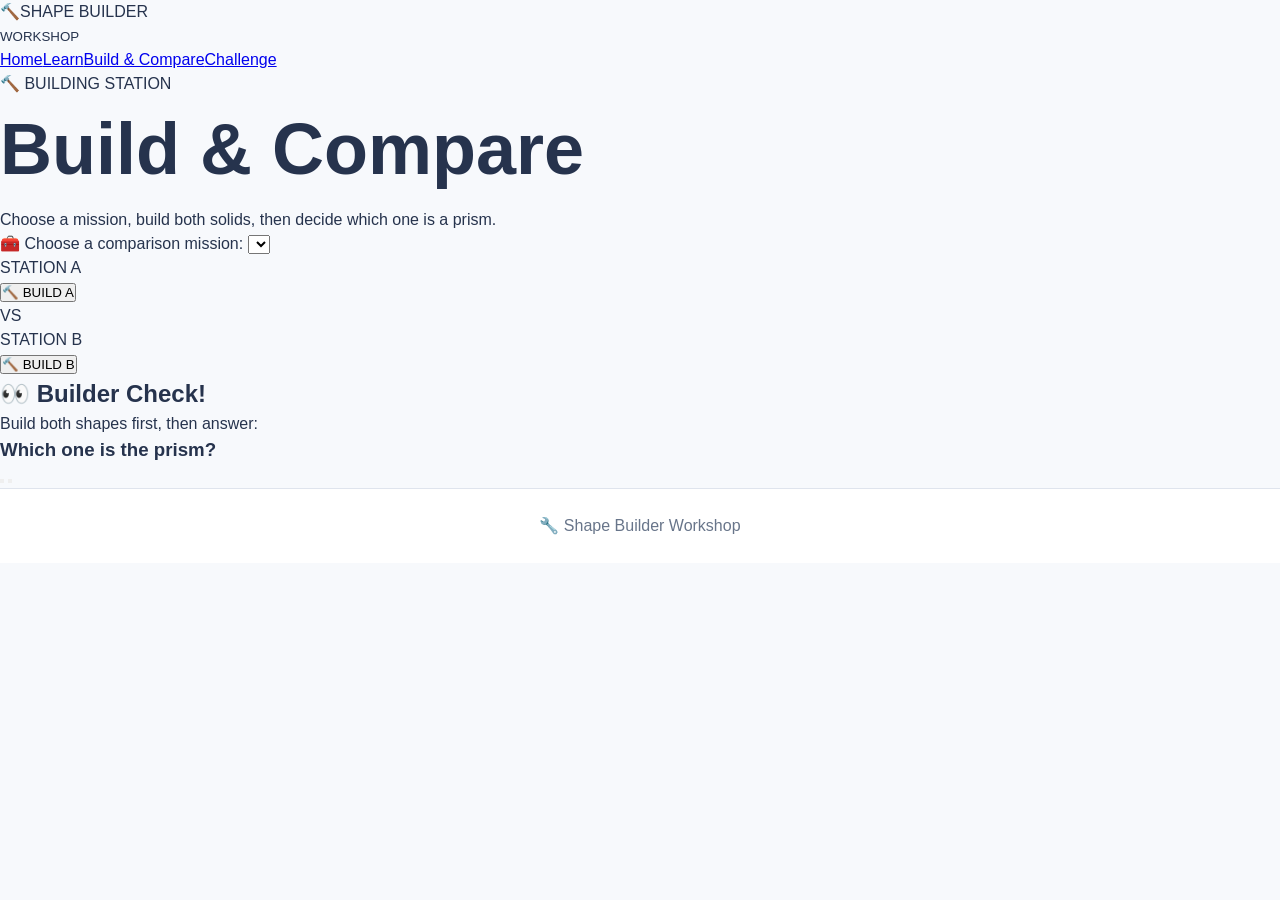
==== build.html @ a9941a62 "Add files via upload" ====
<!DOCTYPE html>
<html lang="en">
<head>
  <meta charset="UTF-8">
  <meta name="viewport" content="width=device-width, initial-scale=1.0">
  <title>Build & Compare | Shape Builder Workshop</title>
  <link rel="stylesheet" href="css/style.css">
</head>
<body class="workshop-bg">
<header class="topbar">
  <div class="brand"><span class="brand-icon">🔨</span><span>SHAPE BUILDER<br><small>WORKSHOP</small></span></div>
  <nav><a href="index.html">Home</a><a href="learn.html">Learn</a><a class="active" href="build.html">Build & Compare</a><a href="challenge.html">Challenge</a></nav>
</header>

<main class="page">
  <div class="page-title">
    <div class="blueprint-label">🔨 BUILDING STATION</div>
    <h1>Build & Compare</h1>
    <p>Choose a mission, build both solids, then decide which one is a prism.</p>
  </div>

  <section class="mission-panel">
    <label for="missionSelect">🧰 Choose a comparison mission:</label>
    <select id="missionSelect"></select>
    <div id="missionDescription" class="mission-description"></div>
  </section>

  <section class="build-area">
    <div class="build-card" id="cardA">
      <div class="station-sign">STATION A</div>
      <h2 id="nameA"></h2>
      <div class="construction-stage"><div id="shapeA" class="big-shape"></div><div class="base-line"></div></div>
      <button class="btn build-btn" data-side="A">🔨 BUILD A</button>
    </div>

    <div class="vs">VS</div>

    <div class="build-card" id="cardB">
      <div class="station-sign">STATION B</div>
      <h2 id="nameB"></h2>
      <div class="construction-stage"><div id="shapeB" class="big-shape"></div><div class="base-line"></div></div>
      <button class="btn build-btn" data-side="B">🔨 BUILD B</button>
    </div>
  </section>

  <section class="question-box" id="questionBox">
    <h2>👀 Builder Check!</h2>
    <p>Build both shapes first, then answer:</p>
    <h3>Which one is the prism?</h3>
    <div class="answer-buttons">
      <button id="answerA" class="answer-btn"></button>
      <button id="answerB" class="answer-btn"></button>
    </div>
    <div id="feedback" class="feedback"></div>
  </section>

  <section id="trivia" class="trivia hidden"></section>
</main>
<footer>🔧 Shape Builder Workshop</footer>
<script src="js/build.js"></script>
</body>
</html>
---- css/style.css ----
* {
  box-sizing: border-box;
  margin: 0;
  padding: 0;
}

:root {
  --ink: #26334d;
  --muted: #68758a;
  --accent: #6673df;
  --accent-light: #eef0ff;
  --line: #dfe4ed;
  --paper: #ffffff;
  --background: #f7f9fc;
}

html {
  scroll-behavior: smooth;
}

body {
  font-family: Arial, Helvetica, sans-serif;
  background: var(--background);
  color: var(--ink);
  line-height: 1.5;
}

.navbar {
  display: flex;
  justify-content: space-between;
  align-items: center;
  gap: 20px;
  padding: 18px 7%;
  background: var(--paper);
  border-bottom: 1px solid var(--line);
}

.logo {
  color: var(--ink);
  text-decoration: none;
  font-weight: 800;
  font-size: 20px;
}

.navbar nav {
  display: flex;
  flex-wrap: wrap;
  gap: 22px;
}

.navbar nav a {
  color: var(--ink);
  text-decoration: none;
  font-weight: 600;
}

.navbar nav a:hover {
  color: var(--accent);
}

.hero {
  min-height: 78vh;
  display: flex;
  align-items: center;
  justify-content: space-between;
  gap: 50px;
  padding: 70px 8%;
}

.hero-text {
  max-width: 560px;
}

.tag {
  display: inline-block;
  padding: 7px 11px;
  border-radius: 999px;
  background: var(--accent-light);
  color: #4d59bd;
  font-size: 13px;
  font-weight: 800;
  letter-spacing: .5px;
}

h1 {
  margin: 16px 0 22px;
  font-size: clamp(44px, 6vw, 72px);
  line-height: 1.03;
}

.hero-text > p {
  max-width: 520px;
  margin-bottom: 30px;
  color: var(--muted);
  font-size: 19px;
}

.primary-btn {
  display: inline-block;
  padding: 14px 22px;
  border-radius: 13px;
  background: var(--accent);
  color: white;
  text-decoration: none;
  font-weight: 800;
}

.primary-btn:hover {
  filter: brightness(.95);
}

.shape-area {
  display: flex;
  align-items: center;
  justify-content: center;
  gap: 14px;
}

.shape-card {
  width: 190px;
  min-height: 220px;
  padding: 22px 16px;
  text-align: center;
  background: var(--paper);
  border: 1px solid var(--line);
  border-radius: 22px;
  box-shadow: 0 10px 28px rgba(35, 48, 72, .08);
}

.shape-card h2 {
  font-size: 17px;
  margin: 8px 0 12px;
}

.cube,
.pyramid {
  font-size: 72px;
  line-height: 1;
  padding: 18px 0;
}

.versus {
  color: var(--muted);
  font-weight: 900;
}

.answer {
  display: inline-block;
  padding: 5px 10px;
  border-radius: 999px;
  font-size: 12px;
  font-weight: 900;
}

.prism {
  background: #e7f7ed;
  color: #287447;
}

.non-prism {
  background: #fff0e8;
  color: #b45309;
}

.section {
  max-width: 1050px;
  margin: 0 auto;
  padding: 70px 8%;
}

.section h2 {
  margin: 14px 0 10px;
  font-size: 32px;
}

.section > p {
  max-width: 760px;
  color: var(--muted);
}

.steps {
  display: grid;
  grid-template-columns: repeat(4, 1fr);
  gap: 14px;
  margin-top: 25px;
}

.step {
  padding: 20px;
  background: var(--paper);
  border: 1px solid var(--line);
  border-radius: 18px;
}

.step b {
  display: inline-grid;
  place-items: center;
  width: 34px;
  height: 34px;
  margin-bottom: 12px;
  border-radius: 50%;
  background: var(--accent-light);
  color: #4d59bd;
}

.step h3 {
  margin-bottom: 7px;
}

.step p {
  color: var(--muted);
  font-size: 14px;
}

footer {
  padding: 25px 8%;
  text-align: center;
  color: var(--muted);
  border-top: 1px solid var(--line);
  background: var(--paper);
}

@media (max-width: 850px) {
  .navbar {
    flex-direction: column;
  }

  .hero {
    flex-direction: column;
    text-align: center;
    padding-top: 50px;
  }

  .hero-text > p {
    margin-left: auto;
    margin-right: auto;
  }

  .shape-area {
    flex-wrap: wrap;
  }

  .steps {
    grid-template-columns: repeat(2, 1fr);
  }
}

@media (max-width: 520px) {
  .shape-area {
    flex-direction: column;
  }

  .versus {
    margin: 2px 0;
  }

  .steps {
    grid-template-columns: 1fr;
  }

  .navbar nav {
    justify-content: center;
  }
}
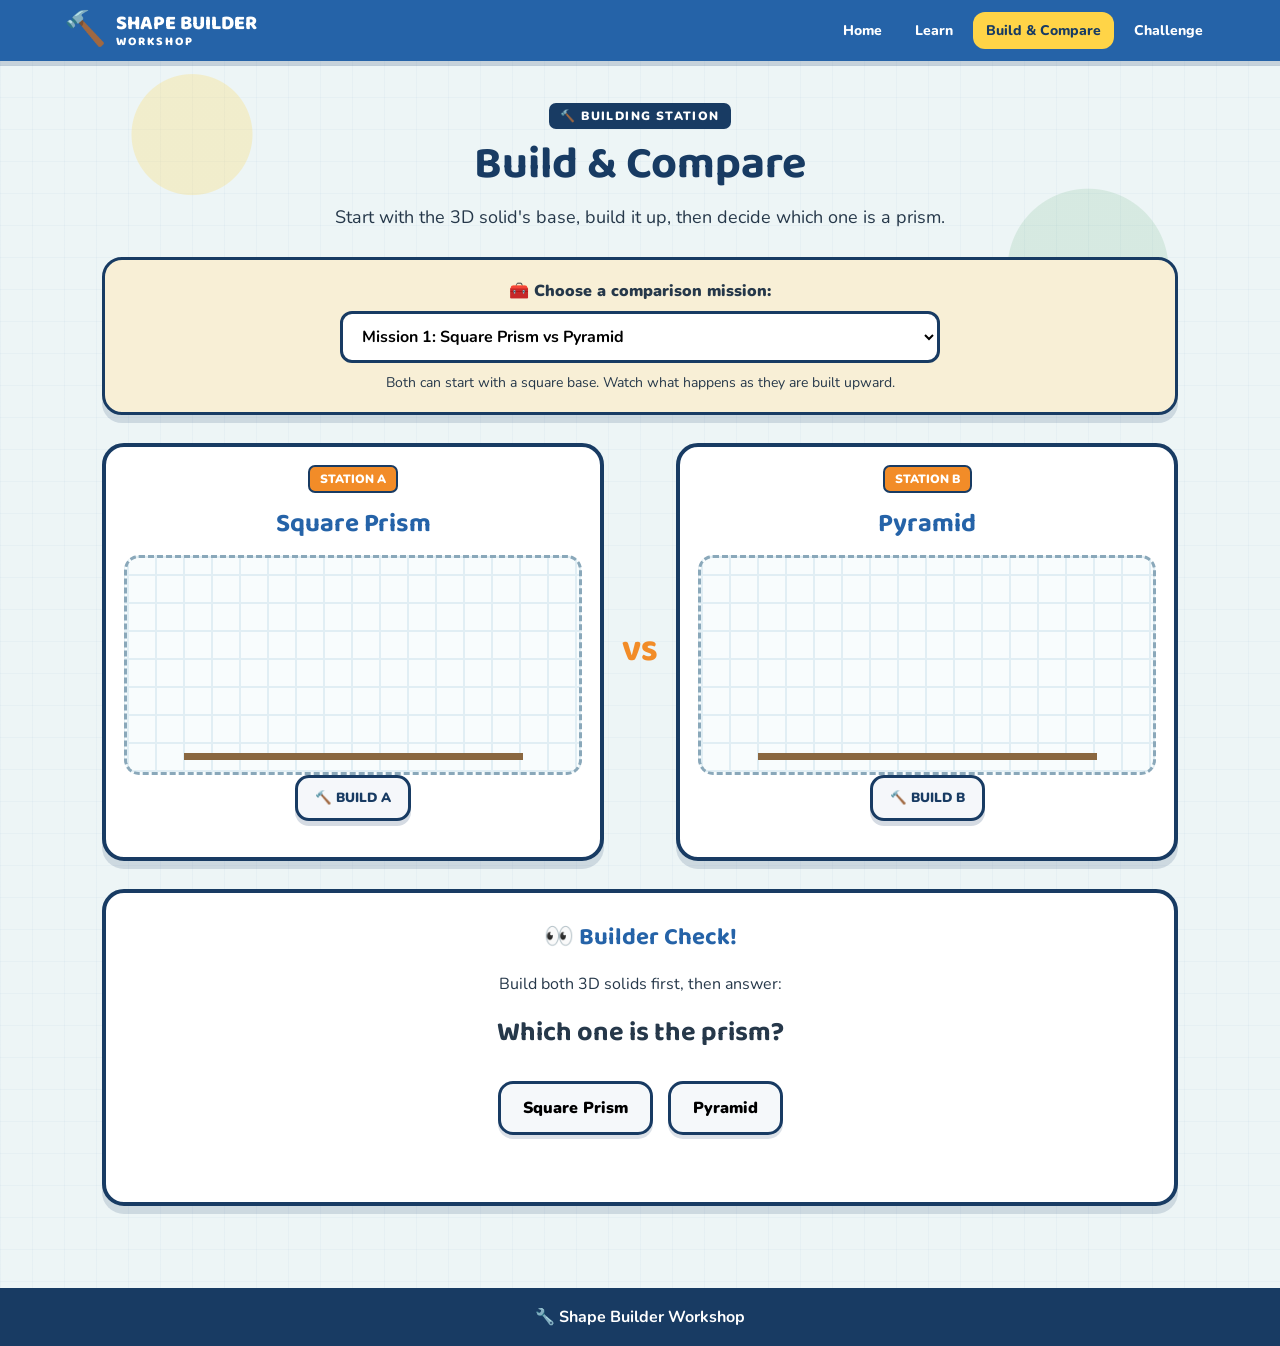
==== commit 34f416e7: "Add files via upload" ====
--- a/build.html
+++ b/build.html
@@ -1,62 +1,21 @@
 <!DOCTYPE html>
 <html lang="en">
-<head>
-  <meta charset="UTF-8">
-  <meta name="viewport" content="width=device-width, initial-scale=1.0">
-  <title>Build & Compare | Shape Builder Workshop</title>
-  <link rel="stylesheet" href="css/style.css">
-</head>
+<head><meta charset="UTF-8"><meta name="viewport" content="width=device-width, initial-scale=1.0">
+<title>Build & Compare | Shape Builder Workshop</title><link rel="stylesheet" href="css/style.css"></head>
 <body class="workshop-bg">
-<header class="topbar">
-  <div class="brand"><span class="brand-icon">🔨</span><span>SHAPE BUILDER<br><small>WORKSHOP</small></span></div>
-  <nav><a href="index.html">Home</a><a href="learn.html">Learn</a><a class="active" href="build.html">Build & Compare</a><a href="challenge.html">Challenge</a></nav>
-</header>
-
+<header class="topbar"><div class="brand"><span class="brand-icon">🔨</span><span>SHAPE BUILDER<br><small>WORKSHOP</small></span></div>
+<nav><a href="index.html">Home</a><a href="learn.html">Learn</a><a class="active" href="build.html">Build & Compare</a><a href="challenge.html">Challenge</a></nav></header>
 <main class="page">
-  <div class="page-title">
-    <div class="blueprint-label">🔨 BUILDING STATION</div>
-    <h1>Build & Compare</h1>
-    <p>Choose a mission, build both solids, then decide which one is a prism.</p>
-  </div>
-
-  <section class="mission-panel">
-    <label for="missionSelect">🧰 Choose a comparison mission:</label>
-    <select id="missionSelect"></select>
-    <div id="missionDescription" class="mission-description"></div>
-  </section>
-
-  <section class="build-area">
-    <div class="build-card" id="cardA">
-      <div class="station-sign">STATION A</div>
-      <h2 id="nameA"></h2>
-      <div class="construction-stage"><div id="shapeA" class="big-shape"></div><div class="base-line"></div></div>
-      <button class="btn build-btn" data-side="A">🔨 BUILD A</button>
-    </div>
-
-    <div class="vs">VS</div>
-
-    <div class="build-card" id="cardB">
-      <div class="station-sign">STATION B</div>
-      <h2 id="nameB"></h2>
-      <div class="construction-stage"><div id="shapeB" class="big-shape"></div><div class="base-line"></div></div>
-      <button class="btn build-btn" data-side="B">🔨 BUILD B</button>
-    </div>
-  </section>
-
-  <section class="question-box" id="questionBox">
-    <h2>👀 Builder Check!</h2>
-    <p>Build both shapes first, then answer:</p>
-    <h3>Which one is the prism?</h3>
-    <div class="answer-buttons">
-      <button id="answerA" class="answer-btn"></button>
-      <button id="answerB" class="answer-btn"></button>
-    </div>
-    <div id="feedback" class="feedback"></div>
-  </section>
-
-  <section id="trivia" class="trivia hidden"></section>
-</main>
-<footer>🔧 Shape Builder Workshop</footer>
-<script src="js/build.js"></script>
-</body>
-</html>+<div class="page-title"><div class="blueprint-label">🔨 BUILDING STATION</div><h1>Build & Compare</h1><p>Start with the 3D solid's base, build it up, then decide which one is a prism.</p></div>
+<section class="mission-panel"><label for="missionSelect">🧰 Choose a comparison mission:</label><select id="missionSelect"></select><div id="missionDescription" class="mission-description"></div></section>
+<section class="build-area">
+<div class="build-card"><div class="station-sign">STATION A</div><h2 id="nameA"></h2><div class="construction-stage"><div id="shapeA" class="shape-stage"></div><div class="base-line"></div></div><button class="btn build-btn" data-side="A">🔨 BUILD A</button></div>
+<div class="vs">VS</div>
+<div class="build-card"><div class="station-sign">STATION B</div><h2 id="nameB"></h2><div class="construction-stage"><div id="shapeB" class="shape-stage"></div><div class="base-line"></div></div><button class="btn build-btn" data-side="B">🔨 BUILD B</button></div>
+</section>
+<section class="question-box"><h2>👀 Builder Check!</h2><p>Build both 3D solids first, then answer:</p><h3>Which one is the prism?</h3>
+<div class="answer-buttons"><button id="answerA" class="answer-btn"></button><button id="answerB" class="answer-btn"></button></div><div id="feedback" class="feedback"></div></section>
+<section id="trivia" class="trivia hidden"></section>
+</main><footer>🔧 Shape Builder Workshop</footer>
+<script src="js/shapes.js"></script><script src="js/build.js"></script>
+</body></html>
--- a/css/style.css
+++ b/css/style.css
@@ -1,264 +1,111 @@
-* {
-  box-sizing: border-box;
-  margin: 0;
-  padding: 0;
+@import url('https://fonts.googleapis.com/css2?family=Baloo+2:wght@500;600;700;800&family=Nunito:wght@400;600;700;800&display=swap');
+
+:root{
+  --blue:#2563a8; --deep:#183b63; --yellow:#ffd447; --orange:#f28c28;
+  --cream:#fff8e8; --paper:#f8efd6; --green:#54a66b; --red:#d85b4c;
+  --ink:#26384a; --shadow:0 8px 0 rgba(24,59,99,.15);
 }
-
-:root {
-  --ink: #26334d;
-  --muted: #68758a;
-  --accent: #6673df;
-  --accent-light: #eef0ff;
-  --line: #dfe4ed;
-  --paper: #ffffff;
-  --background: #f7f9fc;
+*{box-sizing:border-box}
+body{margin:0;color:var(--ink);font-family:'Nunito',sans-serif;background-color:#e7f1f5}
+body.workshop-bg{background:
+ radial-gradient(circle at 15% 10%,rgba(255,212,71,.24) 0 60px,transparent 61px),
+ radial-gradient(circle at 85% 20%,rgba(84,166,107,.15) 0 80px,transparent 81px),
+ repeating-linear-gradient(0deg,rgba(37,99,168,.035) 0 1px,transparent 1px 32px),
+ repeating-linear-gradient(90deg,rgba(37,99,168,.035) 0 1px,transparent 1px 32px),
+ #edf5f6;min-height:100vh}
+a{text-decoration:none;color:inherit}
+.topbar{background:var(--blue);color:#fff;display:flex;align-items:center;justify-content:space-between;padding:12px 5%;box-shadow:0 5px 0 rgba(24,59,99,.18);position:sticky;top:0;z-index:10}
+.brand{display:flex;align-items:center;gap:10px;font-family:'Baloo 2';font-weight:800;font-size:20px;line-height:.8}
+.brand small{font-size:12px;letter-spacing:2px}
+.brand-icon{font-size:34px}
+nav{display:flex;gap:7px;flex-wrap:wrap;justify-content:flex-end}
+nav a{padding:9px 13px;border-radius:12px;font-weight:800;font-size:14px}
+nav a:hover,nav a.active{background:var(--yellow);color:var(--deep)}
+.hero,.page{max-width:1120px;margin:0 auto;padding:42px 22px}
+.hero-card{display:flex;align-items:center;gap:35px;background:var(--cream);border:4px solid var(--deep);border-radius:30px;padding:45px;box-shadow:var(--shadow);position:relative;overflow:hidden}
+.hero-card:after{content:"";position:absolute;right:-40px;top:-45px;width:180px;height:180px;border:18px dashed var(--orange);border-radius:50%;opacity:.45}
+.mascot{font-size:125px;filter:drop-shadow(4px 5px 0 rgba(24,59,99,.16));z-index:1}
+.blueprint-label{display:inline-block;background:var(--deep);color:#fff;padding:5px 11px;border-radius:7px;font-size:12px;font-weight:900;letter-spacing:1.4px}
+h1,h2,h3{font-family:'Baloo 2',sans-serif;margin-top:0}
+h1{font-size:52px;line-height:.98;color:var(--deep);margin:14px 0}
+h1 span{color:var(--orange)}
+.hero-copy p{font-size:19px;max-width:650px;line-height:1.5}
+.hero-buttons{display:flex;gap:12px;flex-wrap:wrap;margin-top:24px}
+.btn{display:inline-block;border:3px solid var(--deep);border-radius:14px;padding:11px 17px;font-family:'Nunito';font-weight:900;cursor:pointer;box-shadow:0 5px 0 rgba(24,59,99,.18);transition:.15s transform,.15s box-shadow}
+.btn:hover{transform:translateY(-3px);box-shadow:0 8px 0 rgba(24,59,99,.18)}
+.yellow{background:var(--yellow);color:var(--deep)}
+.orange{background:var(--orange);color:#fff}
+.build-btn{background:#f5f7fa;color:var(--deep);margin-bottom:18px}
+.workshop-tools{display:grid;grid-template-columns:repeat(3,1fr);gap:18px;margin:25px 0}
+.tool-card{background:#fff;border:3px solid var(--deep);border-radius:20px;padding:20px;box-shadow:var(--shadow)}
+.tool-card span{font-size:35px;display:block}.tool-card b{display:block;font-family:'Baloo 2';font-size:22px;color:var(--blue)}
+.tool-card small{line-height:1.4}
+.shape-strip{background:var(--paper);border:3px solid var(--deep);border-radius:22px;padding:22px;box-shadow:var(--shadow)}
+.shape-strip h2{text-align:center;color:var(--deep)}
+.mini-shapes{display:grid;grid-template-columns:repeat(7,1fr);gap:10px;text-align:center}
+.mini-shapes>div{background:#fff;border-radius:15px;padding:12px 6px;border:2px solid #c6d4dd;font-size:12px}
+.shape{display:block;margin:0 auto 9px;width:52px;height:52px;position:relative}
+.square-prism{background:linear-gradient(135deg,#58a9e8 0 68%,#377ab4 69%);border:3px solid var(--deep);transform:skewY(-10deg)}
+.rectangular-prism{background:linear-gradient(135deg,#69c0ee 0 65%,#3e87bd 66%);border:3px solid var(--deep);transform:skewY(-8deg);width:62px}
+.triangular-prism{background:#65aee2;clip-path:polygon(50% 5%,95% 30%,95% 80%,50% 100%,5% 80%,5% 30%);border:3px solid var(--deep)}
+.sphere{border-radius:50%;background:radial-gradient(circle at 35% 30%,#fff 0 8%,#7bc6ef 25%,#3183bd 100%);border:3px solid var(--deep)}
+.cylinder{border-radius:50%/18%;background:linear-gradient(90deg,#efb95a,#ffd77a,#d99a39);border:3px solid var(--deep)}
+.cone{background:#f18b59;clip-path:polygon(50% 5%,92% 92%,8% 92%);border:3px solid var(--deep)}
+.pyramid{background:#9b78cc;clip-path:polygon(50% 3%,94% 88%,50% 100%,6% 88%);border:3px solid var(--deep)}
+.page-title{text-align:center;margin-bottom:28px}.page-title h1{font-size:45px}.page-title p{font-size:18px}
+.clues{display:grid;grid-template-columns:repeat(3,1fr);gap:18px}
+.clue-card{background:#fff;border:3px solid var(--deep);border-radius:20px;padding:22px;display:flex;gap:16px;box-shadow:var(--shadow)}
+.number{background:var(--yellow);border:3px solid var(--deep);border-radius:50%;width:48px;height:48px;display:grid;place-items:center;font:800 25px 'Baloo 2';flex:none}
+.clue-card h2{font-size:23px;color:var(--blue);margin-bottom:5px}.clue-card p{margin:0;line-height:1.45}
+.important-note{margin:22px 0;background:#fff4c5;border:3px dashed #b77b16;border-radius:18px;padding:17px 20px;display:flex;gap:15px}.important-note>span{font-size:30px}.important-note p{margin:3px 0}
+.shape-table-section{background:#fff;border:3px solid var(--deep);border-radius:22px;padding:22px;box-shadow:var(--shadow)}
+.shape-table-section h2{color:var(--deep)}
+.shape-table>div{display:grid;grid-template-columns:1.3fr 1fr 2fr;gap:12px;padding:12px;border-bottom:2px solid #e4e8eb;align-items:center}
+.table-head{background:var(--deep);color:#fff;border-radius:10px;font-weight:900}
+.yes{color:var(--green)}.no{color:var(--red)}
+.next-box{text-align:center;margin:30px 0}.next-box p{font-weight:800;font-size:18px}
+.mission-panel{background:var(--paper);border:3px solid var(--deep);border-radius:20px;padding:20px;text-align:center;box-shadow:var(--shadow)}
+.mission-panel label{font-weight:900;display:block;margin-bottom:9px}
+select{font:700 16px 'Nunito';padding:11px 15px;border:3px solid var(--deep);border-radius:12px;background:#fff;max-width:600px;width:100%}
+.mission-description{margin-top:10px;font-size:14px}
+.build-area{display:grid;grid-template-columns:1fr auto 1fr;align-items:center;gap:18px;margin:28px 0}
+.build-card{background:#fff;border:4px solid var(--deep);border-radius:22px;text-align:center;padding:18px;box-shadow:var(--shadow);position:relative}
+.station-sign{display:inline-block;background:var(--orange);color:#fff;font-weight:900;border:2px solid var(--deep);padding:4px 10px;border-radius:7px;font-size:12px}
+.build-card h2{font-size:26px;color:var(--blue);margin:10px}
+.construction-stage{height:220px;background:repeating-linear-gradient(0deg,#e1eef4 0 2px,transparent 2px 28px),repeating-linear-gradient(90deg,#e1eef4 0 2px,transparent 2px 28px),#f8fcfd;border:3px dashed #8aa8ba;border-radius:15px;display:flex;flex-direction:column;justify-content:flex-end;align-items:center;overflow:hidden}
+.big-shape{width:105px;height:105px;position:relative;margin-bottom:5px;opacity:0}
+.big-shape.built{animation:buildUp .8s ease-out forwards}
+.big-shape.square-prism{background:linear-gradient(135deg,#58a9e8 0 68%,#377ab4 69%);border:4px solid var(--deep);transform:skewY(-10deg)}
+.big-shape.rectangular-prism{background:linear-gradient(135deg,#69c0ee 0 65%,#3e87bd 66%);border:4px solid var(--deep);transform:skewY(-8deg);width:130px}
+.big-shape.triangular-prism{background:#65aee2;clip-path:polygon(50% 3%,96% 28%,96% 78%,50% 100%,4% 78%,4% 28%);border:4px solid var(--deep)}
+.big-shape.sphere{border-radius:50%;background:radial-gradient(circle at 35% 30%,#fff 0 8%,#7bc6ef 25%,#3183bd 100%);border:4px solid var(--deep)}
+.big-shape.cylinder{border-radius:50%/18%;background:linear-gradient(90deg,#d99a39,#ffd77a,#d99a39);border:4px solid var(--deep)}
+.big-shape.cone{background:#f18b59;clip-path:polygon(50% 3%,94% 92%,6% 92%);border:4px solid var(--deep)}
+.big-shape.pyramid{background:#9b78cc;clip-path:polygon(50% 3%,94% 88%,50% 100%,6% 88%);border:4px solid var(--deep)}
+.base-line{width:75%;border-bottom:7px solid #8a6740;margin-bottom:12px}
+@keyframes buildUp{0%{opacity:0;transform:translateY(130px) scale(.55)}100%{opacity:1;transform:translateY(0) scale(1)}}
+.big-shape.square-prism.built{animation:buildSquare .8s ease-out forwards}
+.big-shape.rectangular-prism.built{animation:buildRect .8s ease-out forwards}
+@keyframes buildSquare{0%{opacity:0;transform:translateY(130px) skewY(-10deg) scale(.55)}100%{opacity:1;transform:translateY(0) skewY(-10deg) scale(1)}}
+@keyframes buildRect{0%{opacity:0;transform:translateY(130px) skewY(-8deg) scale(.55)}100%{opacity:1;transform:translateY(0) skewY(-8deg) scale(1)}}
+.vs{font:900 30px 'Baloo 2';color:var(--orange)}
+.question-box,.trivia,.challenge-card,.result-card{background:#fff;border:4px solid var(--deep);border-radius:22px;padding:25px;text-align:center;box-shadow:var(--shadow)}
+.question-box h2{color:var(--blue);margin-bottom:5px}.question-box h3{font-size:27px}
+.answer-buttons{display:flex;gap:15px;justify-content:center;flex-wrap:wrap}
+.answer-btn{border:3px solid var(--deep);background:#f5f8fa;border-radius:15px;padding:13px 22px;font:900 16px 'Nunito';cursor:pointer;box-shadow:0 4px 0 rgba(24,59,99,.15)}
+.answer-btn:hover{transform:translateY(-2px)}
+.feedback{margin:18px auto 0;max-width:700px;border-radius:14px;padding:12px;font-weight:800;min-height:20px}
+.feedback.correct{background:#ddf4e2;color:#286b39}.feedback.wrong{background:#ffe1dc;color:#9b3529}
+.trivia{margin-top:20px;background:#fff4c5}.trivia h3{color:#9a6912}.hidden{display:none!important}
+.score-board{display:flex;justify-content:space-between;max-width:700px;margin:0 auto 20px;background:var(--deep);color:#fff;border-radius:15px;padding:12px 18px;font-weight:800}
+.challenge-card{max-width:700px;margin:auto}.challenge-shape-wrap{height:220px;display:grid;place-items:center;background:#f4fafc;border:3px dashed #9cb4c2;border-radius:15px;margin-bottom:15px}
+.challenge-card .big-shape{opacity:1;margin:0}.challenge-card h2{font-size:30px;color:var(--blue)}
+.challenge-card>p{font-size:18px;font-weight:700}.challenge-card .answer-buttons{margin:20px 0}
+.next-btn{margin-top:15px}
+.result-card{max-width:650px;margin:25px auto}.trophy{font-size:75px}.final-score{font:900 64px 'Baloo 2';color:var(--orange);margin:8px}.result-card .btn{margin:6px}
+footer{text-align:center;background:var(--deep);color:#fff;padding:18px;margin-top:40px;font-weight:700}
+@media(max-width:800px){
+ .topbar{flex-direction:column;gap:10px}.hero-card{flex-direction:column;text-align:center;padding:30px 20px}.mascot{font-size:90px}
+ h1{font-size:40px}.workshop-tools,.clues{grid-template-columns:1fr}.mini-shapes{grid-template-columns:repeat(2,1fr)}
+ .build-area{grid-template-columns:1fr}.vs{text-align:center}.shape-table{overflow-x:auto}.shape-table>div{min-width:650px}
 }
-
-html {
-  scroll-behavior: smooth;
-}
-
-body {
-  font-family: Arial, Helvetica, sans-serif;
-  background: var(--background);
-  color: var(--ink);
-  line-height: 1.5;
-}
-
-.navbar {
-  display: flex;
-  justify-content: space-between;
-  align-items: center;
-  gap: 20px;
-  padding: 18px 7%;
-  background: var(--paper);
-  border-bottom: 1px solid var(--line);
-}
-
-.logo {
-  color: var(--ink);
-  text-decoration: none;
-  font-weight: 800;
-  font-size: 20px;
-}
-
-.navbar nav {
-  display: flex;
-  flex-wrap: wrap;
-  gap: 22px;
-}
-
-.navbar nav a {
-  color: var(--ink);
-  text-decoration: none;
-  font-weight: 600;
-}
-
-.navbar nav a:hover {
-  color: var(--accent);
-}
-
-.hero {
-  min-height: 78vh;
-  display: flex;
-  align-items: center;
-  justify-content: space-between;
-  gap: 50px;
-  padding: 70px 8%;
-}
-
-.hero-text {
-  max-width: 560px;
-}
-
-.tag {
-  display: inline-block;
-  padding: 7px 11px;
-  border-radius: 999px;
-  background: var(--accent-light);
-  color: #4d59bd;
-  font-size: 13px;
-  font-weight: 800;
-  letter-spacing: .5px;
-}
-
-h1 {
-  margin: 16px 0 22px;
-  font-size: clamp(44px, 6vw, 72px);
-  line-height: 1.03;
-}
-
-.hero-text > p {
-  max-width: 520px;
-  margin-bottom: 30px;
-  color: var(--muted);
-  font-size: 19px;
-}
-
-.primary-btn {
-  display: inline-block;
-  padding: 14px 22px;
-  border-radius: 13px;
-  background: var(--accent);
-  color: white;
-  text-decoration: none;
-  font-weight: 800;
-}
-
-.primary-btn:hover {
-  filter: brightness(.95);
-}
-
-.shape-area {
-  display: flex;
-  align-items: center;
-  justify-content: center;
-  gap: 14px;
-}
-
-.shape-card {
-  width: 190px;
-  min-height: 220px;
-  padding: 22px 16px;
-  text-align: center;
-  background: var(--paper);
-  border: 1px solid var(--line);
-  border-radius: 22px;
-  box-shadow: 0 10px 28px rgba(35, 48, 72, .08);
-}
-
-.shape-card h2 {
-  font-size: 17px;
-  margin: 8px 0 12px;
-}
-
-.cube,
-.pyramid {
-  font-size: 72px;
-  line-height: 1;
-  padding: 18px 0;
-}
-
-.versus {
-  color: var(--muted);
-  font-weight: 900;
-}
-
-.answer {
-  display: inline-block;
-  padding: 5px 10px;
-  border-radius: 999px;
-  font-size: 12px;
-  font-weight: 900;
-}
-
-.prism {
-  background: #e7f7ed;
-  color: #287447;
-}
-
-.non-prism {
-  background: #fff0e8;
-  color: #b45309;
-}
-
-.section {
-  max-width: 1050px;
-  margin: 0 auto;
-  padding: 70px 8%;
-}
-
-.section h2 {
-  margin: 14px 0 10px;
-  font-size: 32px;
-}
-
-.section > p {
-  max-width: 760px;
-  color: var(--muted);
-}
-
-.steps {
-  display: grid;
-  grid-template-columns: repeat(4, 1fr);
-  gap: 14px;
-  margin-top: 25px;
-}
-
-.step {
-  padding: 20px;
-  background: var(--paper);
-  border: 1px solid var(--line);
-  border-radius: 18px;
-}
-
-.step b {
-  display: inline-grid;
-  place-items: center;
-  width: 34px;
-  height: 34px;
-  margin-bottom: 12px;
-  border-radius: 50%;
-  background: var(--accent-light);
-  color: #4d59bd;
-}
-
-.step h3 {
-  margin-bottom: 7px;
-}
-
-.step p {
-  color: var(--muted);
-  font-size: 14px;
-}
-
-footer {
-  padding: 25px 8%;
-  text-align: center;
-  color: var(--muted);
-  border-top: 1px solid var(--line);
-  background: var(--paper);
-}
-
-@media (max-width: 850px) {
-  .navbar {
-    flex-direction: column;
-  }
-
-  .hero {
-    flex-direction: column;
-    text-align: center;
-    padding-top: 50px;
-  }
-
-  .hero-text > p {
-    margin-left: auto;
-    margin-right: auto;
-  }
-
-  .shape-area {
-    flex-wrap: wrap;
-  }
-
-  .steps {
-    grid-template-columns: repeat(2, 1fr);
-  }
-}
-
-@media (max-width: 520px) {
-  .shape-area {
-    flex-direction: column;
-  }
-
-  .versus {
-    margin: 2px 0;
-  }
-
-  .steps {
-    grid-template-columns: 1fr;
-  }
-
-  .navbar nav {
-    justify-content: center;
-  }
-}
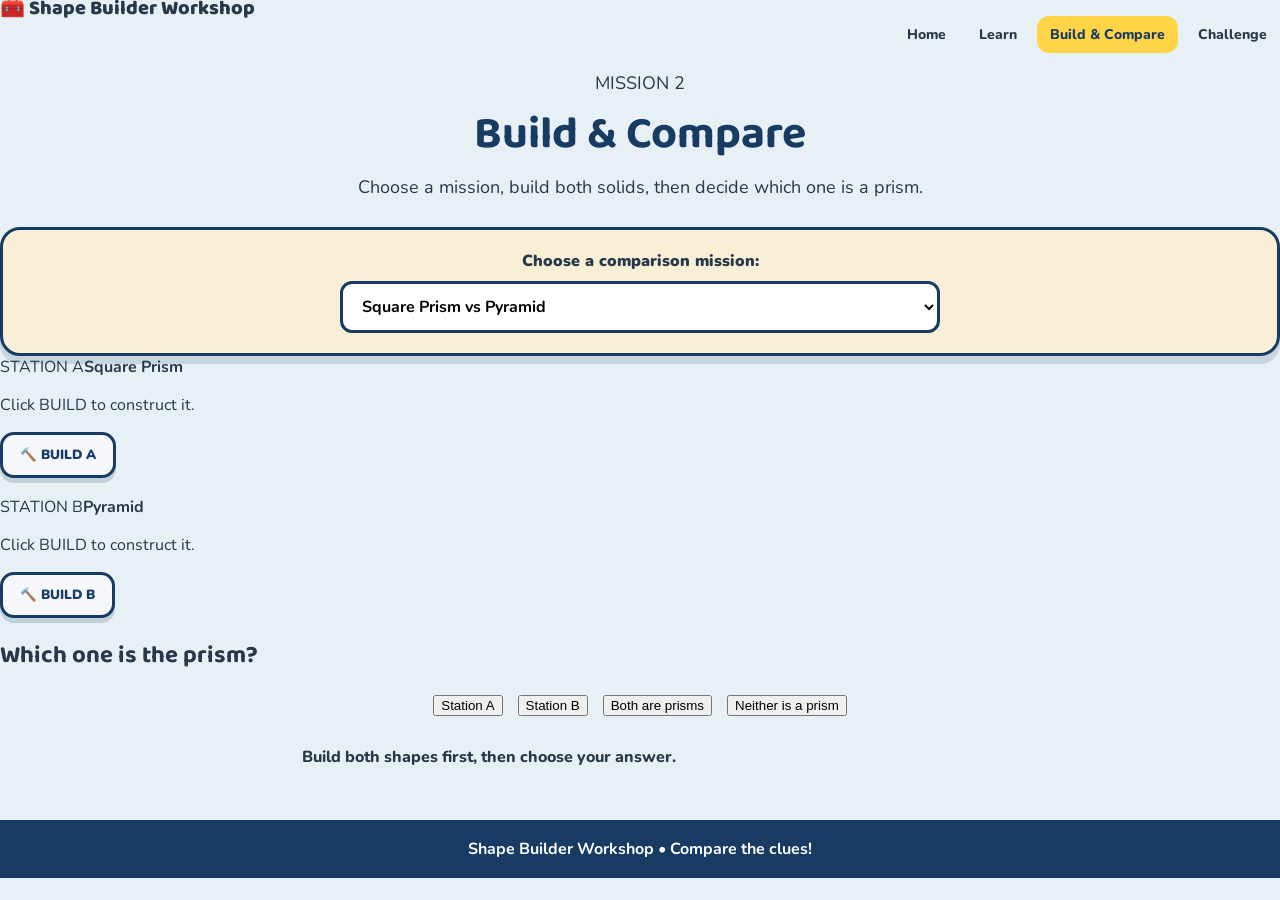
==== commit d6da1540: "Add files via upload" ====
--- a/build.html
+++ b/build.html
@@ -1,21 +1,68 @@
 <!DOCTYPE html>
 <html lang="en">
-<head><meta charset="UTF-8"><meta name="viewport" content="width=device-width, initial-scale=1.0">
-<title>Build & Compare | Shape Builder Workshop</title><link rel="stylesheet" href="css/style.css"></head>
-<body class="workshop-bg">
-<header class="topbar"><div class="brand"><span class="brand-icon">🔨</span><span>SHAPE BUILDER<br><small>WORKSHOP</small></span></div>
-<nav><a href="index.html">Home</a><a href="learn.html">Learn</a><a class="active" href="build.html">Build & Compare</a><a href="challenge.html">Challenge</a></nav></header>
-<main class="page">
-<div class="page-title"><div class="blueprint-label">🔨 BUILDING STATION</div><h1>Build & Compare</h1><p>Start with the 3D solid's base, build it up, then decide which one is a prism.</p></div>
-<section class="mission-panel"><label for="missionSelect">🧰 Choose a comparison mission:</label><select id="missionSelect"></select><div id="missionDescription" class="mission-description"></div></section>
-<section class="build-area">
-<div class="build-card"><div class="station-sign">STATION A</div><h2 id="nameA"></h2><div class="construction-stage"><div id="shapeA" class="shape-stage"></div><div class="base-line"></div></div><button class="btn build-btn" data-side="A">🔨 BUILD A</button></div>
-<div class="vs">VS</div>
-<div class="build-card"><div class="station-sign">STATION B</div><h2 id="nameB"></h2><div class="construction-stage"><div id="shapeB" class="shape-stage"></div><div class="base-line"></div></div><button class="btn build-btn" data-side="B">🔨 BUILD B</button></div>
-</section>
-<section class="question-box"><h2>👀 Builder Check!</h2><p>Build both 3D solids first, then answer:</p><h3>Which one is the prism?</h3>
-<div class="answer-buttons"><button id="answerA" class="answer-btn"></button><button id="answerB" class="answer-btn"></button></div><div id="feedback" class="feedback"></div></section>
-<section id="trivia" class="trivia hidden"></section>
-</main><footer>🔧 Shape Builder Workshop</footer>
-<script src="js/shapes.js"></script><script src="js/build.js"></script>
-</body></html>+<head>
+  <meta charset="UTF-8">
+  <meta name="viewport" content="width=device-width, initial-scale=1.0">
+  <title>Build & Compare • Shape Builder Workshop</title>
+  <link rel="stylesheet" href="css/style.css">
+</head>
+<body>
+  <header class="site-header">
+    <div class="brand">🧰 Shape Builder Workshop</div>
+    <nav>
+      <a href="index.html">Home</a>
+      <a href="learn.html">Learn</a>
+      <a class="active" href="build.html">Build & Compare</a>
+      <a href="challenge.html">Challenge</a>
+    </nav>
+  </header>
+
+  <main class="container">
+    <section class="page-title">
+      <p class="eyebrow">MISSION 2</p>
+      <h1>Build & Compare</h1>
+      <p>Choose a mission, build both solids, then decide which one is a prism.</p>
+    </section>
+
+    <section class="mission-panel">
+      <label for="missionSelect">Choose a comparison mission:</label>
+      <select id="missionSelect">
+        <option value="0">Square Prism vs Pyramid</option>
+        <option value="1">Rectangular Prism vs Pyramid</option>
+        <option value="2">Triangular Prism vs Pyramid</option>
+        <option value="3">Rectangular Prism vs Cylinder</option>
+        <option value="4">Square Prism vs Cylinder</option>
+        <option value="5">Cylinder vs Sphere</option>
+      </select>
+    </section>
+
+    <section class="build-grid">
+      <article class="station">
+        <div class="station-header"><span>STATION A</span><strong id="nameA">Square Prism</strong></div>
+        <div class="shape-stage" id="stageA"><p>Click BUILD to construct it.</p></div>
+        <button class="btn primary build-btn" id="buildA">🔨 BUILD A</button>
+      </article>
+      <article class="station">
+        <div class="station-header"><span>STATION B</span><strong id="nameB">Pyramid</strong></div>
+        <div class="shape-stage" id="stageB"><p>Click BUILD to construct it.</p></div>
+        <button class="btn primary build-btn" id="buildB">🔨 BUILD B</button>
+      </article>
+    </section>
+
+    <section class="answer-panel">
+      <h2>Which one is the prism?</h2>
+      <div class="answer-buttons">
+        <button type="button" id="answerA">Station A</button>
+        <button type="button" id="answerB">Station B</button>
+        <button type="button" id="answerBoth">Both are prisms</button>
+        <button type="button" id="answerNeither">Neither is a prism</button>
+      </div>
+      <div class="feedback" id="buildFeedback" aria-live="polite">Build both shapes first, then choose your answer.</div>
+    </section>
+  </main>
+
+  <footer>Shape Builder Workshop • Compare the clues!</footer>
+  <script src="js/shapes.js"></script>
+  <script src="js/build.js"></script>
+</body>
+</html>
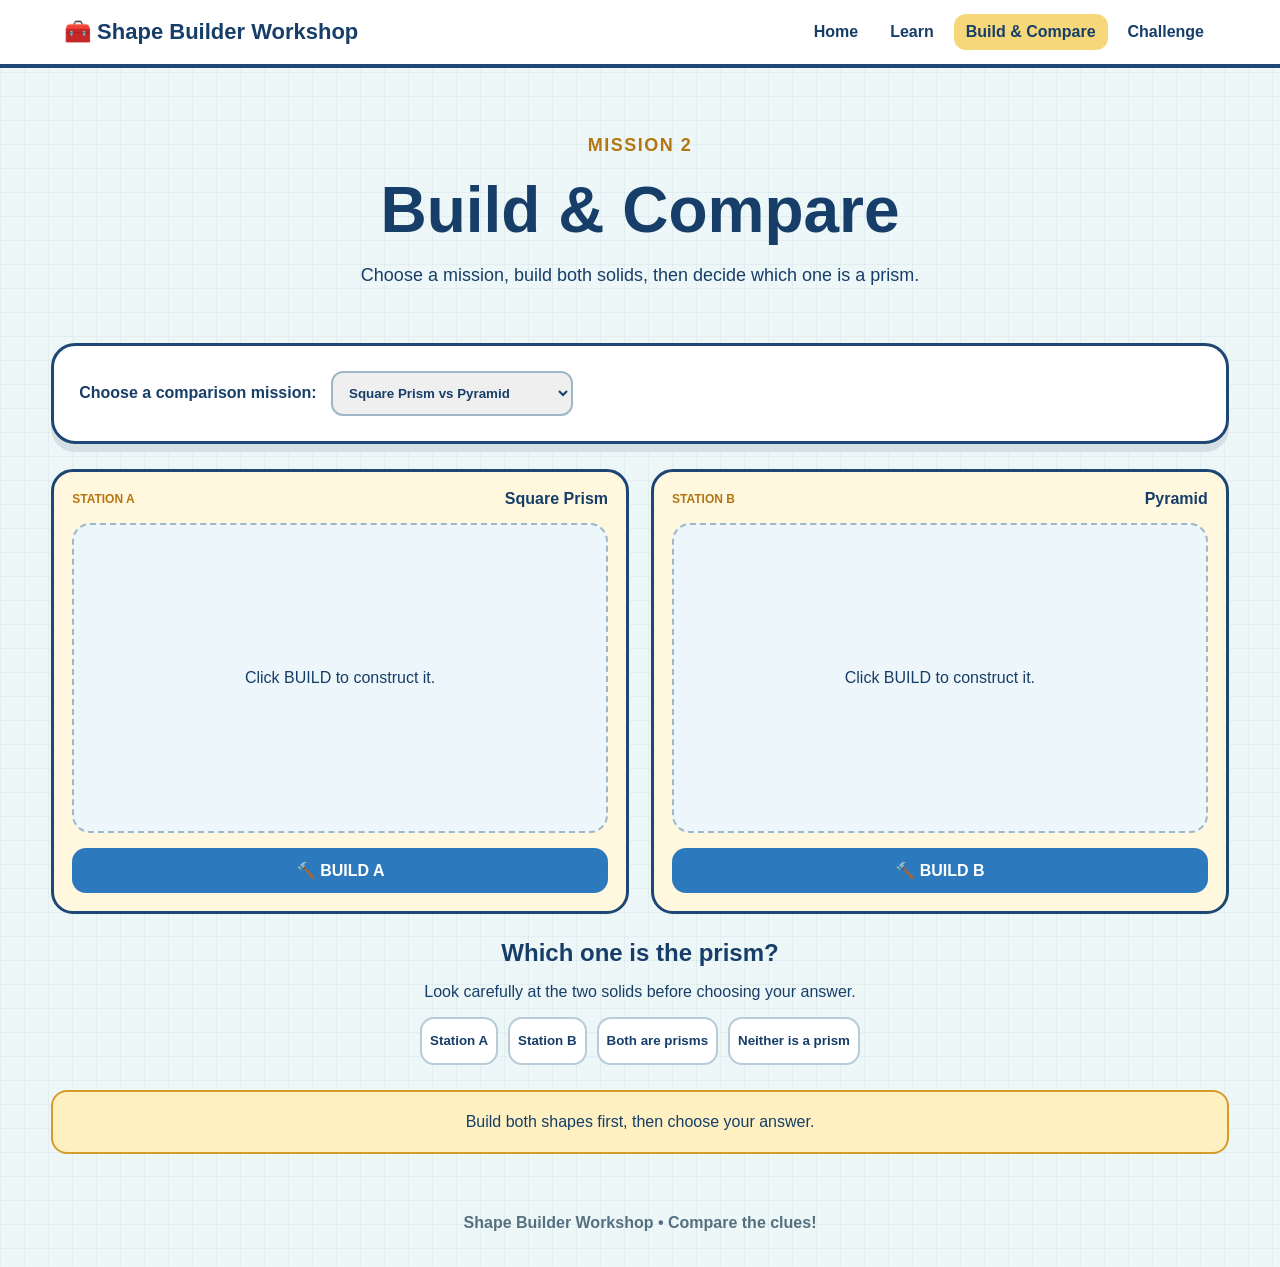
==== commit d01343fe: "Update build.html" ====
--- a/build.html
+++ b/build.html
@@ -1,68 +1,375 @@
 <!DOCTYPE html>
 <html lang="en">
+
 <head>
+
   <meta charset="UTF-8">
-  <meta name="viewport" content="width=device-width, initial-scale=1.0">
-  <title>Build & Compare • Shape Builder Workshop</title>
-  <link rel="stylesheet" href="css/style.css">
+
+  <meta
+    name="viewport"
+    content="width=device-width, initial-scale=1.0">
+
+  <title>
+    Build & Compare • Shape Builder Workshop
+  </title>
+
+  <link
+    rel="stylesheet"
+    href="css/style.css">
+
 </head>
+
+
 <body>
+
+
+  <!-- =====================================
+       HEADER
+  ====================================== -->
+
   <header class="site-header">
-    <div class="brand">🧰 Shape Builder Workshop</div>
+
+    <div class="brand">
+      🧰 Shape Builder Workshop
+    </div>
+
+
     <nav>
-      <a href="index.html">Home</a>
-      <a href="learn.html">Learn</a>
-      <a class="active" href="build.html">Build & Compare</a>
-      <a href="challenge.html">Challenge</a>
+
+      <a href="index.html">
+        Home
+      </a>
+
+      <a href="learn.html">
+        Learn
+      </a>
+
+      <a
+        class="active"
+        href="build.html">
+
+        Build & Compare
+
+      </a>
+
+      <a href="challenge.html">
+        Challenge
+      </a>
+
     </nav>
+
   </header>
 
+
+
+  <!-- =====================================
+       MAIN CONTENT
+  ====================================== -->
+
   <main class="container">
+
+
+    <!-- PAGE TITLE -->
+
     <section class="page-title">
-      <p class="eyebrow">MISSION 2</p>
-      <h1>Build & Compare</h1>
-      <p>Choose a mission, build both solids, then decide which one is a prism.</p>
+
+      <p class="eyebrow">
+        MISSION 2
+      </p>
+
+      <h1>
+        Build & Compare
+      </h1>
+
+      <p>
+
+        Choose a mission, build both
+        solids, then decide which one
+        is a prism.
+
+      </p>
+
     </section>
 
+
+
+    <!-- =====================================
+         MISSION SELECTOR
+    ====================================== -->
+
     <section class="mission-panel">
-      <label for="missionSelect">Choose a comparison mission:</label>
+
+      <label for="missionSelect">
+
+        <strong>
+          Choose a comparison mission:
+        </strong>
+
+      </label>
+
+
       <select id="missionSelect">
-        <option value="0">Square Prism vs Pyramid</option>
-        <option value="1">Rectangular Prism vs Pyramid</option>
-        <option value="2">Triangular Prism vs Pyramid</option>
-        <option value="3">Rectangular Prism vs Cylinder</option>
-        <option value="4">Square Prism vs Cylinder</option>
-        <option value="5">Cylinder vs Sphere</option>
+
+
+        <option value="0">
+          Square Prism vs Pyramid
+        </option>
+
+
+        <option value="1">
+          Rectangular Prism vs Pyramid
+        </option>
+
+
+        <option value="2">
+          Triangular Prism vs Pyramid
+        </option>
+
+
+        <option value="3">
+          Rectangular Prism vs Cylinder
+        </option>
+
+
+        <option value="4">
+          Square Prism vs Cylinder
+        </option>
+
+
+        <option value="5">
+          Cylinder vs Sphere
+        </option>
+
+
       </select>
+
     </section>
 
+
+
+    <!-- =====================================
+         TWO BUILDING STATIONS
+    ====================================== -->
+
     <section class="build-grid">
+
+
+      <!-- =================================
+           STATION A
+      ================================== -->
+
       <article class="station">
-        <div class="station-header"><span>STATION A</span><strong id="nameA">Square Prism</strong></div>
-        <div class="shape-stage" id="stageA"><p>Click BUILD to construct it.</p></div>
-        <button class="btn primary build-btn" id="buildA">🔨 BUILD A</button>
+
+
+        <div class="station-header">
+
+          <span>
+            STATION A
+          </span>
+
+
+          <strong id="nameA">
+            Square Prism
+          </strong>
+
+        </div>
+
+
+
+        <!-- 3D SHAPE AREA -->
+
+        <div
+          class="shape-stage"
+          id="stageA">
+
+          <p>
+            Click BUILD to construct it.
+          </p>
+
+        </div>
+
+
+
+        <!-- BUILD BUTTON -->
+
+        <button
+          type="button"
+          class="btn primary build-btn"
+          id="buildA">
+
+          🔨 BUILD A
+
+        </button>
+
+
       </article>
+
+
+
+      <!-- =================================
+           STATION B
+      ================================== -->
+
       <article class="station">
-        <div class="station-header"><span>STATION B</span><strong id="nameB">Pyramid</strong></div>
-        <div class="shape-stage" id="stageB"><p>Click BUILD to construct it.</p></div>
-        <button class="btn primary build-btn" id="buildB">🔨 BUILD B</button>
+
+
+        <div class="station-header">
+
+          <span>
+            STATION B
+          </span>
+
+
+          <strong id="nameB">
+            Pyramid
+          </strong>
+
+        </div>
+
+
+
+        <!-- 3D SHAPE AREA -->
+
+        <div
+          class="shape-stage"
+          id="stageB">
+
+          <p>
+            Click BUILD to construct it.
+          </p>
+
+        </div>
+
+
+
+        <!-- BUILD BUTTON -->
+
+        <button
+          type="button"
+          class="btn primary build-btn"
+          id="buildB">
+
+          🔨 BUILD B
+
+        </button>
+
+
       </article>
+
+
     </section>
 
+
+
+    <!-- =====================================
+         ANSWER SECTION
+    ====================================== -->
+
     <section class="answer-panel">
-      <h2>Which one is the prism?</h2>
+
+
+      <h2>
+        Which one is the prism?
+      </h2>
+
+
+      <p>
+        Look carefully at the two solids
+        before choosing your answer.
+      </p>
+
+
+
+      <!-- ANSWER BUTTONS -->
+
       <div class="answer-buttons">
-        <button type="button" id="answerA">Station A</button>
-        <button type="button" id="answerB">Station B</button>
-        <button type="button" id="answerBoth">Both are prisms</button>
-        <button type="button" id="answerNeither">Neither is a prism</button>
+
+
+        <button
+          type="button"
+          id="answerA">
+
+          Station A
+
+        </button>
+
+
+        <button
+          type="button"
+          id="answerB">
+
+          Station B
+
+        </button>
+
+
+        <button
+          type="button"
+          id="answerBoth">
+
+          Both are prisms
+
+        </button>
+
+
+        <button
+          type="button"
+          id="answerNeither">
+
+          Neither is a prism
+
+        </button>
+
+
       </div>
-      <div class="feedback" id="buildFeedback" aria-live="polite">Build both shapes first, then choose your answer.</div>
+
+
+
+      <!-- FEEDBACK -->
+
+      <div
+        class="feedback"
+        id="buildFeedback"
+        aria-live="polite">
+
+        Build both shapes first,
+        then choose your answer.
+
+      </div>
+
+
     </section>
+
   </main>
 
-  <footer>Shape Builder Workshop • Compare the clues!</footer>
-  <script src="js/shapes.js"></script>
-  <script src="js/build.js"></script>
+
+
+  <!-- =====================================
+       FOOTER
+  ====================================== -->
+
+  <footer>
+
+    Shape Builder Workshop
+    •
+    Compare the clues!
+
+  </footer>
+
+
+
+  <!-- =====================================
+       JAVASCRIPT
+  ====================================== -->
+
+  <script src="js/shapes.js">
+  </script>
+
+
+  <script src="js/build.js">
+  </script>
+
+
 </body>
-</html>+
+</html>
--- a/css/style.css
+++ b/css/style.css
@@ -1,111 +1,93 @@
-@import url('https://fonts.googleapis.com/css2?family=Baloo+2:wght@500;600;700;800&family=Nunito:wght@400;600;700;800&display=swap');
-
-:root{
-  --blue:#2563a8; --deep:#183b63; --yellow:#ffd447; --orange:#f28c28;
-  --cream:#fff8e8; --paper:#f8efd6; --green:#54a66b; --red:#d85b4c;
-  --ink:#26384a; --shadow:0 8px 0 rgba(24,59,99,.15);
-}
 *{box-sizing:border-box}
-body{margin:0;color:var(--ink);font-family:'Nunito',sans-serif;background-color:#e7f1f5}
-body.workshop-bg{background:
- radial-gradient(circle at 15% 10%,rgba(255,212,71,.24) 0 60px,transparent 61px),
- radial-gradient(circle at 85% 20%,rgba(84,166,107,.15) 0 80px,transparent 81px),
- repeating-linear-gradient(0deg,rgba(37,99,168,.035) 0 1px,transparent 1px 32px),
- repeating-linear-gradient(90deg,rgba(37,99,168,.035) 0 1px,transparent 1px 32px),
- #edf5f6;min-height:100vh}
+body{margin:0;font-family:"Trebuchet MS",Arial,sans-serif;color:#163e68;background:#eef7f8;background-image:linear-gradient(rgba(40,100,130,.06) 1px,transparent 1px),linear-gradient(90deg,rgba(40,100,130,.06) 1px,transparent 1px);background-size:24px 24px}
 a{text-decoration:none;color:inherit}
-.topbar{background:var(--blue);color:#fff;display:flex;align-items:center;justify-content:space-between;padding:12px 5%;box-shadow:0 5px 0 rgba(24,59,99,.18);position:sticky;top:0;z-index:10}
-.brand{display:flex;align-items:center;gap:10px;font-family:'Baloo 2';font-weight:800;font-size:20px;line-height:.8}
-.brand small{font-size:12px;letter-spacing:2px}
-.brand-icon{font-size:34px}
-nav{display:flex;gap:7px;flex-wrap:wrap;justify-content:flex-end}
-nav a{padding:9px 13px;border-radius:12px;font-weight:800;font-size:14px}
-nav a:hover,nav a.active{background:var(--yellow);color:var(--deep)}
-.hero,.page{max-width:1120px;margin:0 auto;padding:42px 22px}
-.hero-card{display:flex;align-items:center;gap:35px;background:var(--cream);border:4px solid var(--deep);border-radius:30px;padding:45px;box-shadow:var(--shadow);position:relative;overflow:hidden}
-.hero-card:after{content:"";position:absolute;right:-40px;top:-45px;width:180px;height:180px;border:18px dashed var(--orange);border-radius:50%;opacity:.45}
-.mascot{font-size:125px;filter:drop-shadow(4px 5px 0 rgba(24,59,99,.16));z-index:1}
-.blueprint-label{display:inline-block;background:var(--deep);color:#fff;padding:5px 11px;border-radius:7px;font-size:12px;font-weight:900;letter-spacing:1.4px}
-h1,h2,h3{font-family:'Baloo 2',sans-serif;margin-top:0}
-h1{font-size:52px;line-height:.98;color:var(--deep);margin:14px 0}
-h1 span{color:var(--orange)}
-.hero-copy p{font-size:19px;max-width:650px;line-height:1.5}
-.hero-buttons{display:flex;gap:12px;flex-wrap:wrap;margin-top:24px}
-.btn{display:inline-block;border:3px solid var(--deep);border-radius:14px;padding:11px 17px;font-family:'Nunito';font-weight:900;cursor:pointer;box-shadow:0 5px 0 rgba(24,59,99,.18);transition:.15s transform,.15s box-shadow}
-.btn:hover{transform:translateY(-3px);box-shadow:0 8px 0 rgba(24,59,99,.18)}
-.yellow{background:var(--yellow);color:var(--deep)}
-.orange{background:var(--orange);color:#fff}
-.build-btn{background:#f5f7fa;color:var(--deep);margin-bottom:18px}
-.workshop-tools{display:grid;grid-template-columns:repeat(3,1fr);gap:18px;margin:25px 0}
-.tool-card{background:#fff;border:3px solid var(--deep);border-radius:20px;padding:20px;box-shadow:var(--shadow)}
-.tool-card span{font-size:35px;display:block}.tool-card b{display:block;font-family:'Baloo 2';font-size:22px;color:var(--blue)}
-.tool-card small{line-height:1.4}
-.shape-strip{background:var(--paper);border:3px solid var(--deep);border-radius:22px;padding:22px;box-shadow:var(--shadow)}
-.shape-strip h2{text-align:center;color:var(--deep)}
-.mini-shapes{display:grid;grid-template-columns:repeat(7,1fr);gap:10px;text-align:center}
-.mini-shapes>div{background:#fff;border-radius:15px;padding:12px 6px;border:2px solid #c6d4dd;font-size:12px}
-.shape{display:block;margin:0 auto 9px;width:52px;height:52px;position:relative}
-.square-prism{background:linear-gradient(135deg,#58a9e8 0 68%,#377ab4 69%);border:3px solid var(--deep);transform:skewY(-10deg)}
-.rectangular-prism{background:linear-gradient(135deg,#69c0ee 0 65%,#3e87bd 66%);border:3px solid var(--deep);transform:skewY(-8deg);width:62px}
-.triangular-prism{background:#65aee2;clip-path:polygon(50% 5%,95% 30%,95% 80%,50% 100%,5% 80%,5% 30%);border:3px solid var(--deep)}
-.sphere{border-radius:50%;background:radial-gradient(circle at 35% 30%,#fff 0 8%,#7bc6ef 25%,#3183bd 100%);border:3px solid var(--deep)}
-.cylinder{border-radius:50%/18%;background:linear-gradient(90deg,#efb95a,#ffd77a,#d99a39);border:3px solid var(--deep)}
-.cone{background:#f18b59;clip-path:polygon(50% 5%,92% 92%,8% 92%);border:3px solid var(--deep)}
-.pyramid{background:#9b78cc;clip-path:polygon(50% 3%,94% 88%,50% 100%,6% 88%);border:3px solid var(--deep)}
-.page-title{text-align:center;margin-bottom:28px}.page-title h1{font-size:45px}.page-title p{font-size:18px}
-.clues{display:grid;grid-template-columns:repeat(3,1fr);gap:18px}
-.clue-card{background:#fff;border:3px solid var(--deep);border-radius:20px;padding:22px;display:flex;gap:16px;box-shadow:var(--shadow)}
-.number{background:var(--yellow);border:3px solid var(--deep);border-radius:50%;width:48px;height:48px;display:grid;place-items:center;font:800 25px 'Baloo 2';flex:none}
-.clue-card h2{font-size:23px;color:var(--blue);margin-bottom:5px}.clue-card p{margin:0;line-height:1.45}
-.important-note{margin:22px 0;background:#fff4c5;border:3px dashed #b77b16;border-radius:18px;padding:17px 20px;display:flex;gap:15px}.important-note>span{font-size:30px}.important-note p{margin:3px 0}
-.shape-table-section{background:#fff;border:3px solid var(--deep);border-radius:22px;padding:22px;box-shadow:var(--shadow)}
-.shape-table-section h2{color:var(--deep)}
-.shape-table>div{display:grid;grid-template-columns:1.3fr 1fr 2fr;gap:12px;padding:12px;border-bottom:2px solid #e4e8eb;align-items:center}
-.table-head{background:var(--deep);color:#fff;border-radius:10px;font-weight:900}
-.yes{color:var(--green)}.no{color:var(--red)}
-.next-box{text-align:center;margin:30px 0}.next-box p{font-weight:800;font-size:18px}
-.mission-panel{background:var(--paper);border:3px solid var(--deep);border-radius:20px;padding:20px;text-align:center;box-shadow:var(--shadow)}
-.mission-panel label{font-weight:900;display:block;margin-bottom:9px}
-select{font:700 16px 'Nunito';padding:11px 15px;border:3px solid var(--deep);border-radius:12px;background:#fff;max-width:600px;width:100%}
-.mission-description{margin-top:10px;font-size:14px}
-.build-area{display:grid;grid-template-columns:1fr auto 1fr;align-items:center;gap:18px;margin:28px 0}
-.build-card{background:#fff;border:4px solid var(--deep);border-radius:22px;text-align:center;padding:18px;box-shadow:var(--shadow);position:relative}
-.station-sign{display:inline-block;background:var(--orange);color:#fff;font-weight:900;border:2px solid var(--deep);padding:4px 10px;border-radius:7px;font-size:12px}
-.build-card h2{font-size:26px;color:var(--blue);margin:10px}
-.construction-stage{height:220px;background:repeating-linear-gradient(0deg,#e1eef4 0 2px,transparent 2px 28px),repeating-linear-gradient(90deg,#e1eef4 0 2px,transparent 2px 28px),#f8fcfd;border:3px dashed #8aa8ba;border-radius:15px;display:flex;flex-direction:column;justify-content:flex-end;align-items:center;overflow:hidden}
-.big-shape{width:105px;height:105px;position:relative;margin-bottom:5px;opacity:0}
-.big-shape.built{animation:buildUp .8s ease-out forwards}
-.big-shape.square-prism{background:linear-gradient(135deg,#58a9e8 0 68%,#377ab4 69%);border:4px solid var(--deep);transform:skewY(-10deg)}
-.big-shape.rectangular-prism{background:linear-gradient(135deg,#69c0ee 0 65%,#3e87bd 66%);border:4px solid var(--deep);transform:skewY(-8deg);width:130px}
-.big-shape.triangular-prism{background:#65aee2;clip-path:polygon(50% 3%,96% 28%,96% 78%,50% 100%,4% 78%,4% 28%);border:4px solid var(--deep)}
-.big-shape.sphere{border-radius:50%;background:radial-gradient(circle at 35% 30%,#fff 0 8%,#7bc6ef 25%,#3183bd 100%);border:4px solid var(--deep)}
-.big-shape.cylinder{border-radius:50%/18%;background:linear-gradient(90deg,#d99a39,#ffd77a,#d99a39);border:4px solid var(--deep)}
-.big-shape.cone{background:#f18b59;clip-path:polygon(50% 3%,94% 92%,6% 92%);border:4px solid var(--deep)}
-.big-shape.pyramid{background:#9b78cc;clip-path:polygon(50% 3%,94% 88%,50% 100%,6% 88%);border:4px solid var(--deep)}
-.base-line{width:75%;border-bottom:7px solid #8a6740;margin-bottom:12px}
-@keyframes buildUp{0%{opacity:0;transform:translateY(130px) scale(.55)}100%{opacity:1;transform:translateY(0) scale(1)}}
-.big-shape.square-prism.built{animation:buildSquare .8s ease-out forwards}
-.big-shape.rectangular-prism.built{animation:buildRect .8s ease-out forwards}
-@keyframes buildSquare{0%{opacity:0;transform:translateY(130px) skewY(-10deg) scale(.55)}100%{opacity:1;transform:translateY(0) skewY(-10deg) scale(1)}}
-@keyframes buildRect{0%{opacity:0;transform:translateY(130px) skewY(-8deg) scale(.55)}100%{opacity:1;transform:translateY(0) skewY(-8deg) scale(1)}}
-.vs{font:900 30px 'Baloo 2';color:var(--orange)}
-.question-box,.trivia,.challenge-card,.result-card{background:#fff;border:4px solid var(--deep);border-radius:22px;padding:25px;text-align:center;box-shadow:var(--shadow)}
-.question-box h2{color:var(--blue);margin-bottom:5px}.question-box h3{font-size:27px}
-.answer-buttons{display:flex;gap:15px;justify-content:center;flex-wrap:wrap}
-.answer-btn{border:3px solid var(--deep);background:#f5f8fa;border-radius:15px;padding:13px 22px;font:900 16px 'Nunito';cursor:pointer;box-shadow:0 4px 0 rgba(24,59,99,.15)}
-.answer-btn:hover{transform:translateY(-2px)}
-.feedback{margin:18px auto 0;max-width:700px;border-radius:14px;padding:12px;font-weight:800;min-height:20px}
-.feedback.correct{background:#ddf4e2;color:#286b39}.feedback.wrong{background:#ffe1dc;color:#9b3529}
-.trivia{margin-top:20px;background:#fff4c5}.trivia h3{color:#9a6912}.hidden{display:none!important}
-.score-board{display:flex;justify-content:space-between;max-width:700px;margin:0 auto 20px;background:var(--deep);color:#fff;border-radius:15px;padding:12px 18px;font-weight:800}
-.challenge-card{max-width:700px;margin:auto}.challenge-shape-wrap{height:220px;display:grid;place-items:center;background:#f4fafc;border:3px dashed #9cb4c2;border-radius:15px;margin-bottom:15px}
-.challenge-card .big-shape{opacity:1;margin:0}.challenge-card h2{font-size:30px;color:var(--blue)}
-.challenge-card>p{font-size:18px;font-weight:700}.challenge-card .answer-buttons{margin:20px 0}
-.next-btn{margin-top:15px}
-.result-card{max-width:650px;margin:25px auto}.trophy{font-size:75px}.final-score{font:900 64px 'Baloo 2';color:var(--orange);margin:8px}.result-card .btn{margin:6px}
-footer{text-align:center;background:var(--deep);color:#fff;padding:18px;margin-top:40px;font-weight:700}
-@media(max-width:800px){
- .topbar{flex-direction:column;gap:10px}.hero-card{flex-direction:column;text-align:center;padding:30px 20px}.mascot{font-size:90px}
- h1{font-size:40px}.workshop-tools,.clues{grid-template-columns:1fr}.mini-shapes{grid-template-columns:repeat(2,1fr)}
- .build-area{grid-template-columns:1fr}.vs{text-align:center}.shape-table{overflow-x:auto}.shape-table>div{min-width:650px}
-}
+.site-header{background:#fff;border-bottom:4px solid #1e4775;padding:14px 5%;display:flex;justify-content:space-between;align-items:center;gap:20px;position:sticky;top:0;z-index:5}
+.brand{font-size:22px;font-weight:900}
+nav{display:flex;gap:8px;flex-wrap:wrap}
+nav a{padding:9px 12px;border-radius:12px;font-weight:800}
+nav a:hover,nav a.active{background:#f6d77a}
+.container{width:min(1250px,92%);margin:auto}
+.hero{margin:35px 0;display:grid;grid-template-columns:1.1fr .9fr;gap:30px;background:#fff;border:3px solid #1e4775;border-radius:28px;padding:40px;box-shadow:0 10px 0 #d5e0e5}
+.eyebrow{font-size:13px;font-weight:900;letter-spacing:1.5px;color:#b47613}
+h1{font-size:clamp(38px,5vw,64px);line-height:1.02;margin:8px 0 18px}
+h1 span{color:#2b74b8}
+h2{margin:8px 0 10px}
+.hero-text,.page-title p{font-size:18px;line-height:1.6}
+.hero-actions{display:flex;gap:12px;flex-wrap:wrap;margin-top:25px}
+.btn{display:inline-block;border:0;border-radius:14px;padding:13px 18px;font-weight:900;font-size:16px;cursor:pointer}
+.primary{background:#2d79bd;color:#fff}.secondary{background:#f6d77a;color:#163e68}
+.hero-art{min-height:280px;background:#e9f3f7;border:3px dashed #8aa7b9;border-radius:22px;position:relative;overflow:hidden}
+.blueprint{position:absolute;right:18px;top:18px;background:#dceaf3;padding:13px;border:2px solid #6c91aa;font-weight:900;transform:rotate(5deg)}
+.toolbox-art{position:absolute;bottom:15px;left:25px;font-size:72px}
+.shape-stack{position:absolute;right:70px;bottom:25px}
+.cube-art{width:95px;height:75px;background:#5c9fd4;transform:skewY(18deg);border:4px solid #1e4775}
+.tri-art{width:0;height:0;border-left:55px solid transparent;border-right:55px solid transparent;border-bottom:80px solid #efb84f;position:absolute;right:45px;bottom:70px}
+.sphere-art{width:65px;height:65px;border-radius:50%;background:radial-gradient(circle at 30% 25%,#fff,#78b8ec 35%,#3979b8);position:absolute;right:-35px;bottom:10px}
+.feature-grid{display:grid;grid-template-columns:repeat(3,1fr);gap:22px;margin:35px 0}
+.feature-card{background:#fff;border:3px solid #1e4775;border-radius:22px;padding:28px;box-shadow:0 8px 0 #d5e0e5;transition:.2s}
+.feature-card:hover{transform:translateY(-4px)}
+.feature-icon{font-size:40px}
+.feature-card p{line-height:1.5}
+.toolbox-section,.gallery-section{background:#fff8df;border:3px solid #1e4775;border-radius:28px;padding:30px;margin:35px 0;box-shadow:0 8px 0 #d5e0e5}
+.section-heading{text-align:center}
+.section-heading h2{font-size:30px}
+.toolbox-buttons{display:grid;grid-template-columns:repeat(7,1fr);gap:12px;margin:22px 0}
+.toolbox-buttons button,.answer-buttons button,.challenge-buttons button{background:#fff;border:2px solid #b7cbd8;border-radius:14px;padding:13px 8px;color:#163e68;font-weight:900;cursor:pointer;min-height:48px}
+.toolbox-buttons button:hover,.toolbox-buttons button.selected{background:#f6d77a;border-color:#1e4775}
+.inspect-panel{display:grid;grid-template-columns:1fr 1fr;gap:25px;background:#fff;border-radius:20px;padding:25px;min-height:290px}
+.inspect-model,.gallery-model,.shape-stage,.challenge-model{display:flex;align-items:center;justify-content:center;min-height:220px;background:#edf6fa;border:2px dashed #9eb8c7;border-radius:18px}
+.inspect-model .shape-svg{max-width:280px}
+.status-badge{display:inline-block;padding:7px 11px;border-radius:20px;background:#e6eef3;font-weight:900;font-size:13px}
+.prism-badge{background:#d9f1d8;color:#2d7130}.nonprism-badge{background:#ffe0d8;color:#a1432d}
+.fact-list{padding-left:22px;line-height:1.9}
+.page-title{padding:45px 0 15px;text-align:center}
+.clue-grid{display:grid;grid-template-columns:repeat(3,1fr);gap:20px}
+.clue-card{background:#fff;border:3px solid #1e4775;border-radius:22px;padding:25px}
+.clue-number{width:45px;height:45px;border-radius:50%;background:#f6d77a;display:grid;place-items:center;font-size:22px;font-weight:900}
+.tip-box,.feedback{margin:25px 0;padding:18px;border-radius:16px;background:#fff0c2;border:2px solid #d59b2b;line-height:1.5}
+.shape-gallery{display:grid;grid-template-columns:repeat(4,1fr);gap:18px}
+.shape-card{background:#fff;border:2px solid #c4d4dd;border-radius:18px;padding:15px;text-align:center}
+.gallery-model{min-height:170px}
+.prism-label,.nonprism-label{display:inline-block;padding:5px 9px;border-radius:12px;font-size:12px;font-weight:900}
+.prism-label{background:#d9f1d8;color:#2d7130}.nonprism-label{background:#ffe0d8;color:#a1432d}
+.mission-panel,.challenge-panel,.result-panel{background:#fff;border:3px solid #1e4775;border-radius:24px;padding:25px;margin:20px 0;box-shadow:0 8px 0 #d5e0e5}
+.mission-panel select{margin-left:10px;padding:12px;border:2px solid #9eb8c7;border-radius:12px;font-weight:800;color:#163e68}
+.build-grid{display:grid;grid-template-columns:1fr 1fr;gap:22px;margin:25px 0}
+.station{background:#fff8df;border:3px solid #1e4775;border-radius:22px;padding:18px}
+.station-header{display:flex;justify-content:space-between;gap:10px;align-items:center}
+.station-header span{font-size:12px;font-weight:900;color:#b47613}
+.shape-stage{min-height:310px;margin:15px 0;overflow:hidden}
+.shape-stage.built .shape-svg{animation:buildUp .65s ease-out}
+@keyframes buildUp{from{transform:translateY(100px) scale(.55);opacity:0}to{transform:translateY(0) scale(1);opacity:1}}
+.build-btn{width:100%}
+.answer-panel{text-align:center}
+.answer-buttons{display:flex;gap:10px;justify-content:center;flex-wrap:wrap}
+.answer-buttons button:hover,.challenge-buttons button:hover{background:#e6f2f9}
+.feedback.correct{background:#dcf5dc;border-color:#63a663}.feedback.wrong{background:#ffe2dc;border-color:#cf725f}
+.challenge-top{display:flex;justify-content:space-between;font-weight:900}
+.challenge-model{min-height:340px;margin:20px auto;max-width:600px}
+.challenge-model .shape-svg{max-width:340px}
+.challenge-buttons{display:flex;gap:15px;justify-content:center}.challenge-buttons button{min-width:170px;background:#fff8df;border-color:#d59b2b}
+.challenge-buttons button:disabled{opacity:.6;cursor:not-allowed}
+.next-btn{display:block;margin:15px auto}
+.trophy{text-align:center;font-size:70px}
+.result-panel{text-align:center}
+.result-score{font-size:28px;font-weight:900}
+.certificate-form{max-width:650px;margin:25px auto;background:#fff8df;border:2px solid #d59b2b;border-radius:20px;padding:25px;text-align:left}
+.certificate-form label{display:block;font-weight:900;margin:15px 0 7px}
+.certificate-form input{width:100%;padding:14px;border:2px solid #9eb8c7;border-radius:12px;font-size:16px;margin-bottom:15px}
+.certificate{margin-top:20px;background:#fffaf0;border:10px double #1e4775;padding:35px;text-align:center;min-height:430px;position:relative}
+.cert-tools{font-size:35px}.cert-small{letter-spacing:2px;font-weight:900;color:#b47613}.certificate h2{font-size:32px}.cert-name{font-size:38px;font-weight:900;color:#1e4775;margin:18px 0;border-bottom:2px solid #d59b2b;padding-bottom:8px}.cert-score{font-size:24px;font-weight:900;color:#b47613;margin:18px}.cert-level{font-size:28px;font-weight:900;color:#2d79bd}.cert-date{color:#666}
+.download-cert{margin-top:15px}
+footer{text-align:center;padding:35px 10px;color:#557080;font-weight:700}
+.shape-svg{width:min(90%,330px);height:auto;overflow:visible}
+.shape-svg .top-face{fill:#82b9e2;stroke:#1e4775;stroke-width:3}
+.shape-svg .left-face{fill:#4e91c8;stroke:#1e4775;stroke-width:3}
+.shape-svg .right-face{fill:#2f70aa;stroke:#1e4775;stroke-width:3}
+.shape-svg .front-face{fill:#5b9ed1;stroke:#1e4775;stroke-width:3}
+.shape-svg .base-face{fill:#e0a73f;stroke:#1e4775;stroke-width:3}
+.shape-svg .side-face{fill:#4f91c8;stroke:#1e4775;stroke-width:3}
+.shape-svg .bottom-face{fill:#397cb6;stroke:#1e4775;stroke-width:3}
+.shape-svg .edge{fill:none;stroke:#1e4775;stroke-width:3;stroke-linejoin:round;stroke-linecap:round}
+@media(max-width:900px){.hero,.inspect-panel{grid-template-columns:1fr}.feature-grid,.clue-grid{grid-template-columns:1fr}.toolbox-buttons{grid-template-columns:repeat(2,1fr)}.shape-gallery{grid-template-columns:repeat(2,1fr)}.build-grid{grid-template-columns:1fr}.site-header{align-items:flex-start;flex-direction:column}}
+@media(max-width:520px){.hero{padding:25px}.shape-gallery{grid-template-columns:1fr}.toolbox-buttons{grid-template-columns:1fr}.challenge-buttons{flex-direction:column}.challenge-buttons button{width:100%}}
